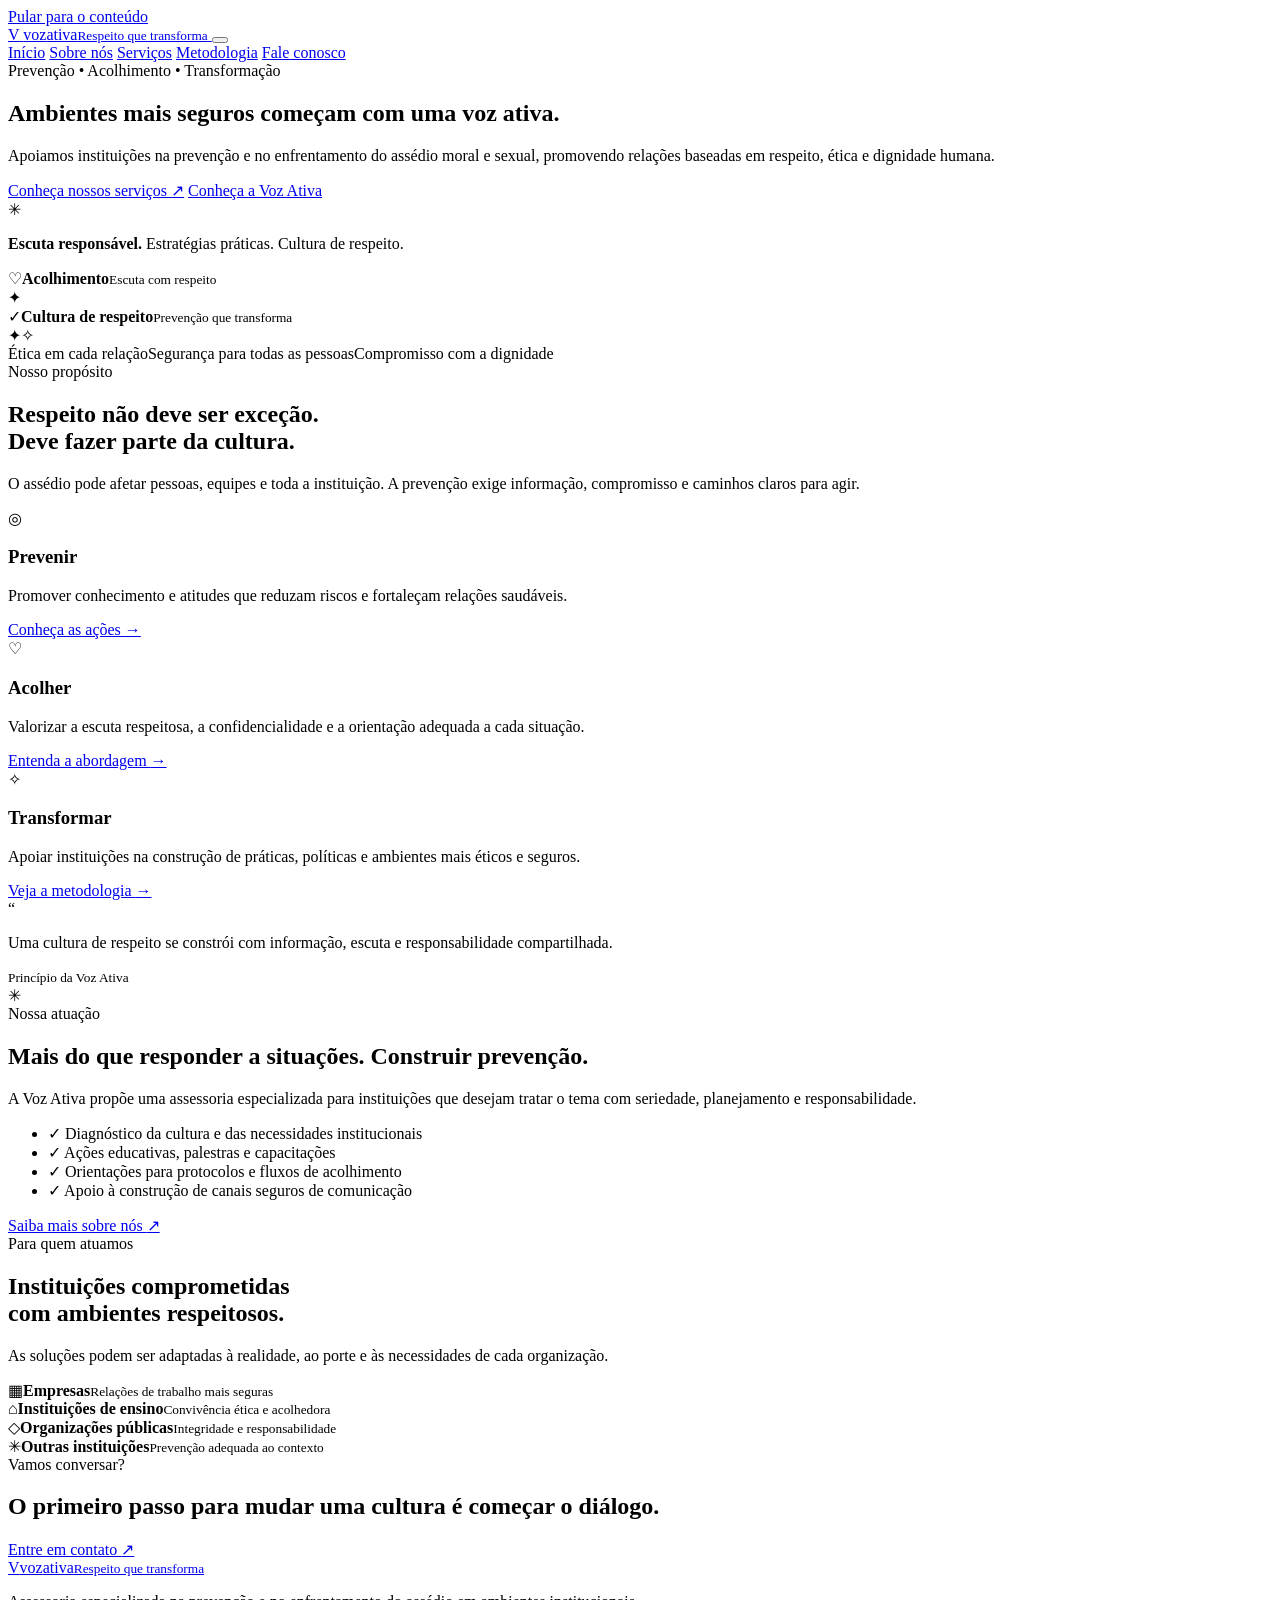
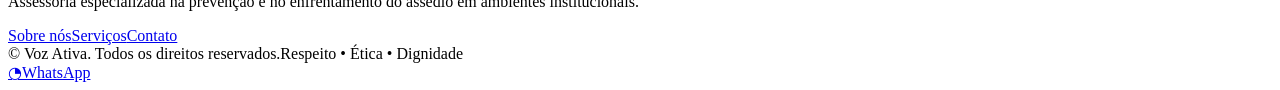
==== index.html @ 40257d8b "Add files via upload" ====
<!doctype html>
<html lang="pt-BR">
<head>
  <meta charset="utf-8">
  <meta name="viewport" content="width=device-width, initial-scale=1">
  <meta name="description" content="Voz Ativa: assessoria especializada na prevenção e no combate ao assédio moral e sexual em ambientes institucionais.">
  <title>Voz Ativa | Ambientes seguros e respeitosos</title>
  <link rel="stylesheet" href="assets/style.css">
  <script src="assets/script.js" defer></script>
</head>
<body>
  <a class="skip-link" href="#conteudo">Pular para o conteúdo</a>
  <header class="site-header">
    <div class="container nav-wrap">
      <a class="brand" href="index.html" aria-label="Voz Ativa - página inicial">
        <span class="brand-mark" aria-hidden="true">V</span>
        <span>voz<span class="brand-accent">ativa</span><small>Respeito que transforma</small></span>
      </a>
      <button class="menu-toggle" aria-expanded="false" aria-controls="menu-principal" aria-label="Abrir menu">
        <span></span><span></span><span></span>
      </button>
      <nav id="menu-principal" class="main-nav" aria-label="Menu principal">
        <a class="active" href="index.html">Início</a>
        <a href="sobre.html">Sobre nós</a>
        <a href="servicos.html">Serviços</a>
        <a href="metodologia.html">Metodologia</a>
        <a class="nav-cta" href="contato.html">Fale conosco</a>
      </nav>
    </div>
  </header>
  <main id="conteudo">
    <section class="hero">
      <div class="hero-glow glow-one"></div><div class="hero-glow glow-two"></div>
      <div class="container hero-grid">
        <div class="hero-copy">
          <span class="eyebrow"><span class="eyebrow-dot"></span> Prevenção • Acolhimento • Transformação</span>
          <h1>Ambientes mais seguros começam com <span>uma voz ativa.</span></h1>
          <p class="hero-lead">Apoiamos instituições na prevenção e no enfrentamento do assédio moral e sexual, promovendo relações baseadas em respeito, ética e dignidade humana.</p>
          <div class="hero-actions">
            <a class="button button-primary" href="servicos.html">Conheça nossos serviços <span aria-hidden="true">↗</span></a>
            <a class="button button-ghost" href="sobre.html">Conheça a Voz Ativa</a>
          </div>
          <div class="hero-proof"><span class="proof-icon">✳</span><p><strong>Escuta responsável.</strong> Estratégias práticas. Cultura de respeito.</p></div>
        </div>
        <div class="hero-art" aria-label="Ilustração simbólica de pessoas unidas">
          <div class="art-orbit orbit-a"></div><div class="art-orbit orbit-b"></div>
          <div class="art-card card-top"><span class="mini-icon">♡</span><span><strong>Acolhimento</strong><small>Escuta com respeito</small></span></div>
          <div class="art-people">
            <div class="person person-back"><i></i><b></b></div>
            <div class="person person-left"><i></i><b></b></div>
            <div class="person person-right"><i></i><b></b></div>
            <div class="person person-front"><i></i><b></b></div>
            <div class="people-heart">✦</div>
          </div>
          <div class="art-card card-bottom"><span class="mini-icon">✓</span><span><strong>Cultura de respeito</strong><small>Prevenção que transforma</small></span></div>
          <span class="floating-star star-a">✦</span><span class="floating-star star-b">✧</span>
        </div>
      </div>
      <div class="container hero-bottom"><span>Ética em cada relação</span><span class="line"></span><span>Segurança para todas as pessoas</span><span class="line"></span><span>Compromisso com a dignidade</span></div>
    </section>

    <section class="section section-white">
      <div class="container">
        <div class="section-heading centered">
          <span class="eyebrow">Nosso propósito</span>
          <h2>Respeito não deve ser exceção.<br><span>Deve fazer parte da cultura.</span></h2>
          <p>O assédio pode afetar pessoas, equipes e toda a instituição. A prevenção exige informação, compromisso e caminhos claros para agir.</p>
        </div>
        <div class="feature-grid">
          <article class="feature-card"><div class="feature-icon lavender">◎</div><h3>Prevenir</h3><p>Promover conhecimento e atitudes que reduzam riscos e fortaleçam relações saudáveis.</p><a href="servicos.html#prevencao" class="text-link">Conheça as ações <span>→</span></a></article>
          <article class="feature-card"><div class="feature-icon pink">♡</div><h3>Acolher</h3><p>Valorizar a escuta respeitosa, a confidencialidade e a orientação adequada a cada situação.</p><a href="metodologia.html#acolhimento" class="text-link">Entenda a abordagem <span>→</span></a></article>
          <article class="feature-card"><div class="feature-icon lilac">✧</div><h3>Transformar</h3><p>Apoiar instituições na construção de práticas, políticas e ambientes mais éticos e seguros.</p><a href="metodologia.html" class="text-link">Veja a metodologia <span>→</span></a></article>
        </div>
      </div>
    </section>

    <section class="section section-tint">
      <div class="container split">
        <div class="split-visual">
          <div class="quote-card"><span class="quote-mark">“</span><p>Uma cultura de respeito se constrói com informação, escuta e responsabilidade compartilhada.</p><div class="quote-rule"></div><small>Princípio da Voz Ativa</small></div>
          <div class="decor-circle"></div><div class="decor-cross">✳</div>
        </div>
        <div class="split-copy">
          <span class="eyebrow">Nossa atuação</span>
          <h2>Mais do que responder a situações. <span>Construir prevenção.</span></h2>
          <p>A Voz Ativa propõe uma assessoria especializada para instituições que desejam tratar o tema com seriedade, planejamento e responsabilidade.</p>
          <ul class="check-list">
            <li><span>✓</span> Diagnóstico da cultura e das necessidades institucionais</li>
            <li><span>✓</span> Ações educativas, palestras e capacitações</li>
            <li><span>✓</span> Orientações para protocolos e fluxos de acolhimento</li>
            <li><span>✓</span> Apoio à construção de canais seguros de comunicação</li>
          </ul>
          <a class="button button-primary" href="sobre.html">Saiba mais sobre nós <span>↗</span></a>
        </div>
      </div>
    </section>

    <section class="section section-white">
      <div class="container">
        <div class="section-heading">
          <span class="eyebrow">Para quem atuamos</span>
          <h2>Instituições comprometidas<br><span>com ambientes respeitosos.</span></h2>
          <p>As soluções podem ser adaptadas à realidade, ao porte e às necessidades de cada organização.</p>
        </div>
        <div class="audience-row">
          <div class="audience-item"><span>▦</span><strong>Empresas</strong><small>Relações de trabalho mais seguras</small></div>
          <div class="audience-item"><span>⌂</span><strong>Instituições de ensino</strong><small>Convivência ética e acolhedora</small></div>
          <div class="audience-item"><span>◇</span><strong>Organizações públicas</strong><small>Integridade e responsabilidade</small></div>
          <div class="audience-item"><span>✳</span><strong>Outras instituições</strong><small>Prevenção adequada ao contexto</small></div>
        </div>
      </div>
    </section>
    <section class="cta-band">
      <div class="container cta-content"><div><span class="eyebrow eyebrow-light">Vamos conversar?</span><h2>O primeiro passo para mudar uma cultura é começar o diálogo.</h2></div><a class="button button-light" href="contato.html">Entre em contato <span>↗</span></a></div>
    </section>
  </main>
  <footer class="site-footer">
    <div class="container footer-main">
      <a class="brand brand-footer" href="index.html"><span class="brand-mark" aria-hidden="true">V</span><span>voz<span class="brand-accent">ativa</span><small>Respeito que transforma</small></span></a>
      <p>Assessoria especializada na prevenção e no enfrentamento do assédio em ambientes institucionais.</p>
      <div class="footer-links"><a href="sobre.html">Sobre nós</a><a href="servicos.html">Serviços</a><a href="contato.html">Contato</a></div>
    </div>
    <div class="container footer-bottom"><span>© <span data-year></span> Voz Ativa. Todos os direitos reservados.</span><span>Respeito • Ética • Dignidade</span></div>
  </footer>
  <a class="whatsapp-float" data-whatsapp href="#" target="_blank" rel="noopener" aria-label="Fale com a Voz Ativa pelo WhatsApp">◔<span>WhatsApp</span></a>
</body>
</html>
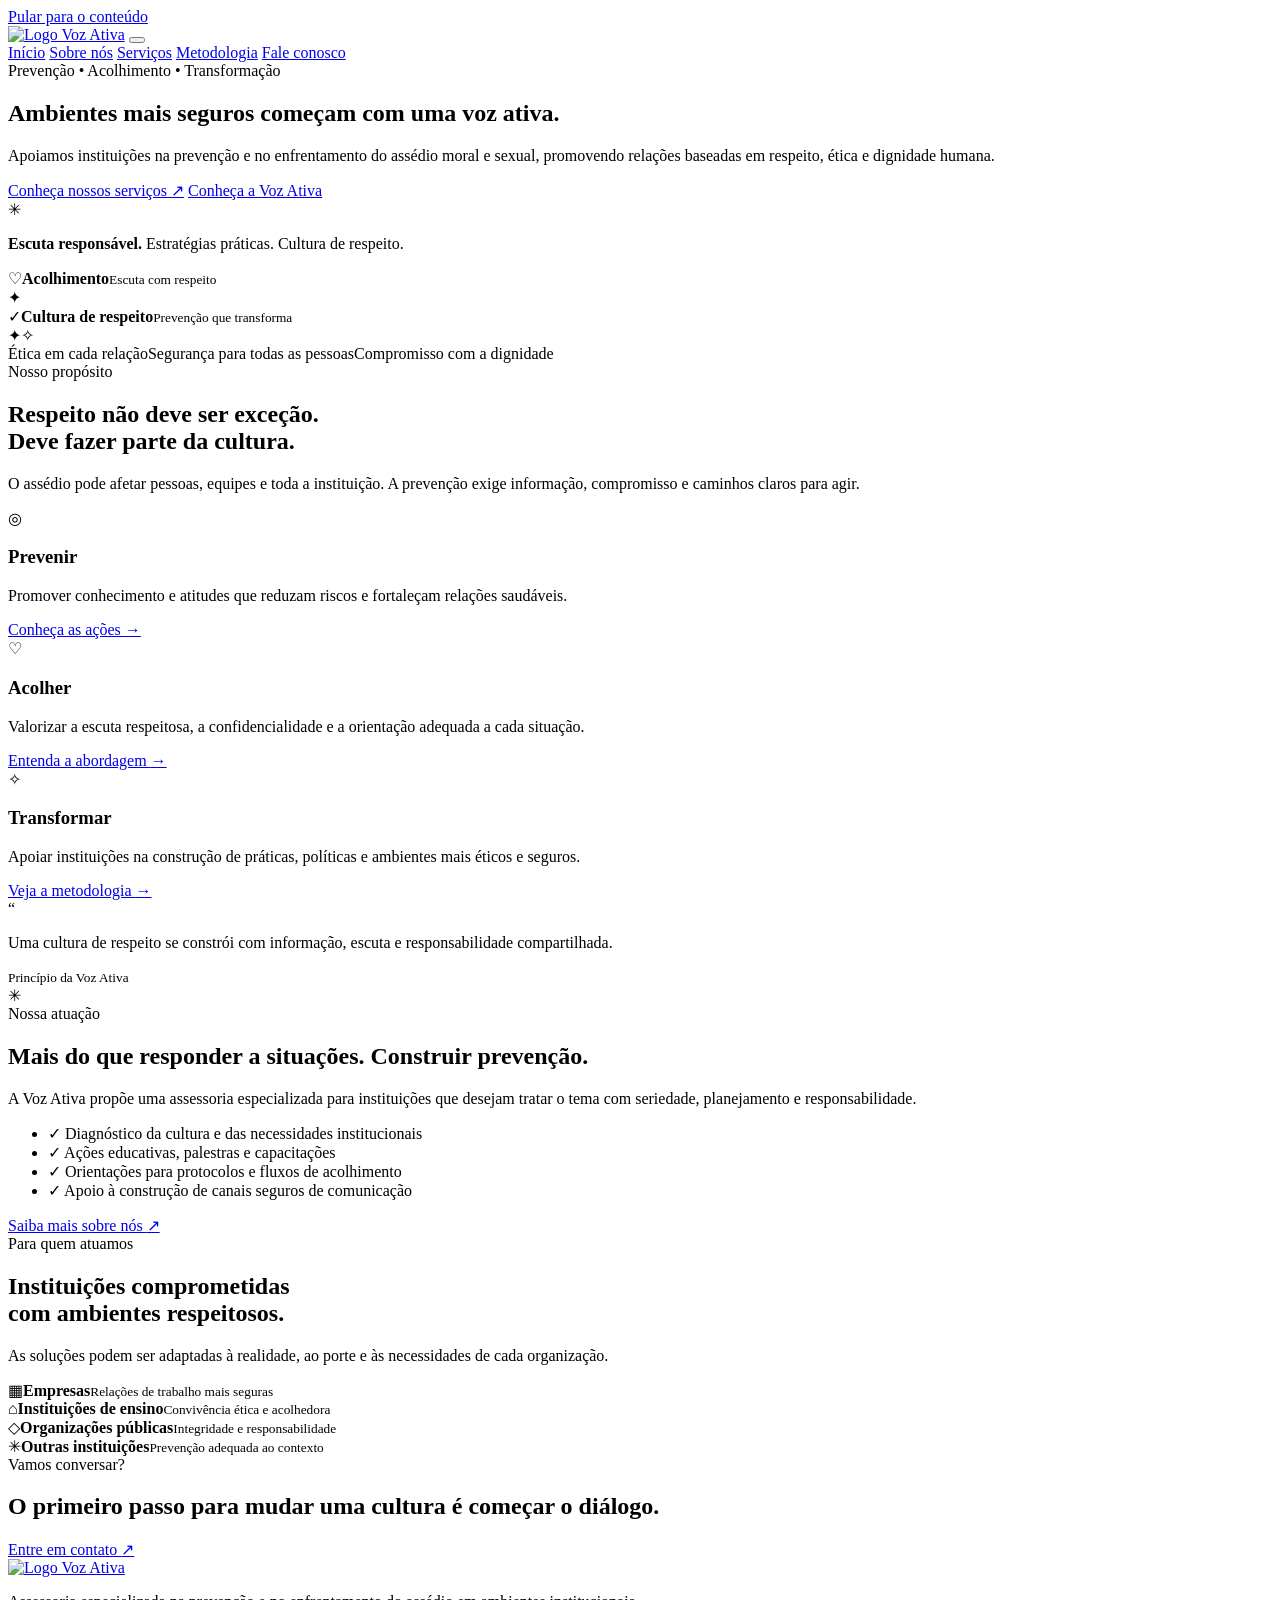
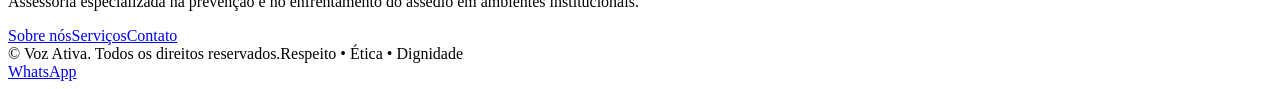
==== commit d13463f0: "Add files via upload" ====
--- a/index.html
+++ b/index.html
@@ -12,10 +12,7 @@
   <a class="skip-link" href="#conteudo">Pular para o conteúdo</a>
   <header class="site-header">
     <div class="container nav-wrap">
-      <a class="brand" href="index.html" aria-label="Voz Ativa - página inicial">
-        <span class="brand-mark" aria-hidden="true">V</span>
-        <span>voz<span class="brand-accent">ativa</span><small>Respeito que transforma</small></span>
-      </a>
+      <a class="brand" href="index.html" aria-label="Voz Ativa — Início"><img class="brand-logo" src="assets/logo-voz-ativa.png" alt="Logo Voz Ativa"></a>
       <button class="menu-toggle" aria-expanded="false" aria-controls="menu-principal" aria-label="Abrir menu">
         <span></span><span></span><span></span>
       </button>
@@ -116,12 +113,12 @@
   </main>
   <footer class="site-footer">
     <div class="container footer-main">
-      <a class="brand brand-footer" href="index.html"><span class="brand-mark" aria-hidden="true">V</span><span>voz<span class="brand-accent">ativa</span><small>Respeito que transforma</small></span></a>
+      <a class="brand brand-footer" href="index.html" aria-label="Voz Ativa — Início"><img class="brand-logo brand-logo-footer" src="assets/logo-voz-ativa.png" alt="Logo Voz Ativa"></a>
       <p>Assessoria especializada na prevenção e no enfrentamento do assédio em ambientes institucionais.</p>
       <div class="footer-links"><a href="sobre.html">Sobre nós</a><a href="servicos.html">Serviços</a><a href="contato.html">Contato</a></div>
     </div>
     <div class="container footer-bottom"><span>© <span data-year></span> Voz Ativa. Todos os direitos reservados.</span><span>Respeito • Ética • Dignidade</span></div>
   </footer>
-  <a class="whatsapp-float" data-whatsapp href="#" target="_blank" rel="noopener" aria-label="Fale com a Voz Ativa pelo WhatsApp">◔<span>WhatsApp</span></a>
+  <a class="whatsapp-float" data-whatsapp href="#" target="_blank" rel="noopener" aria-label="Fale com a Voz Ativa pelo WhatsApp"> <span>WhatsApp</span></a>
 </body>
 </html>
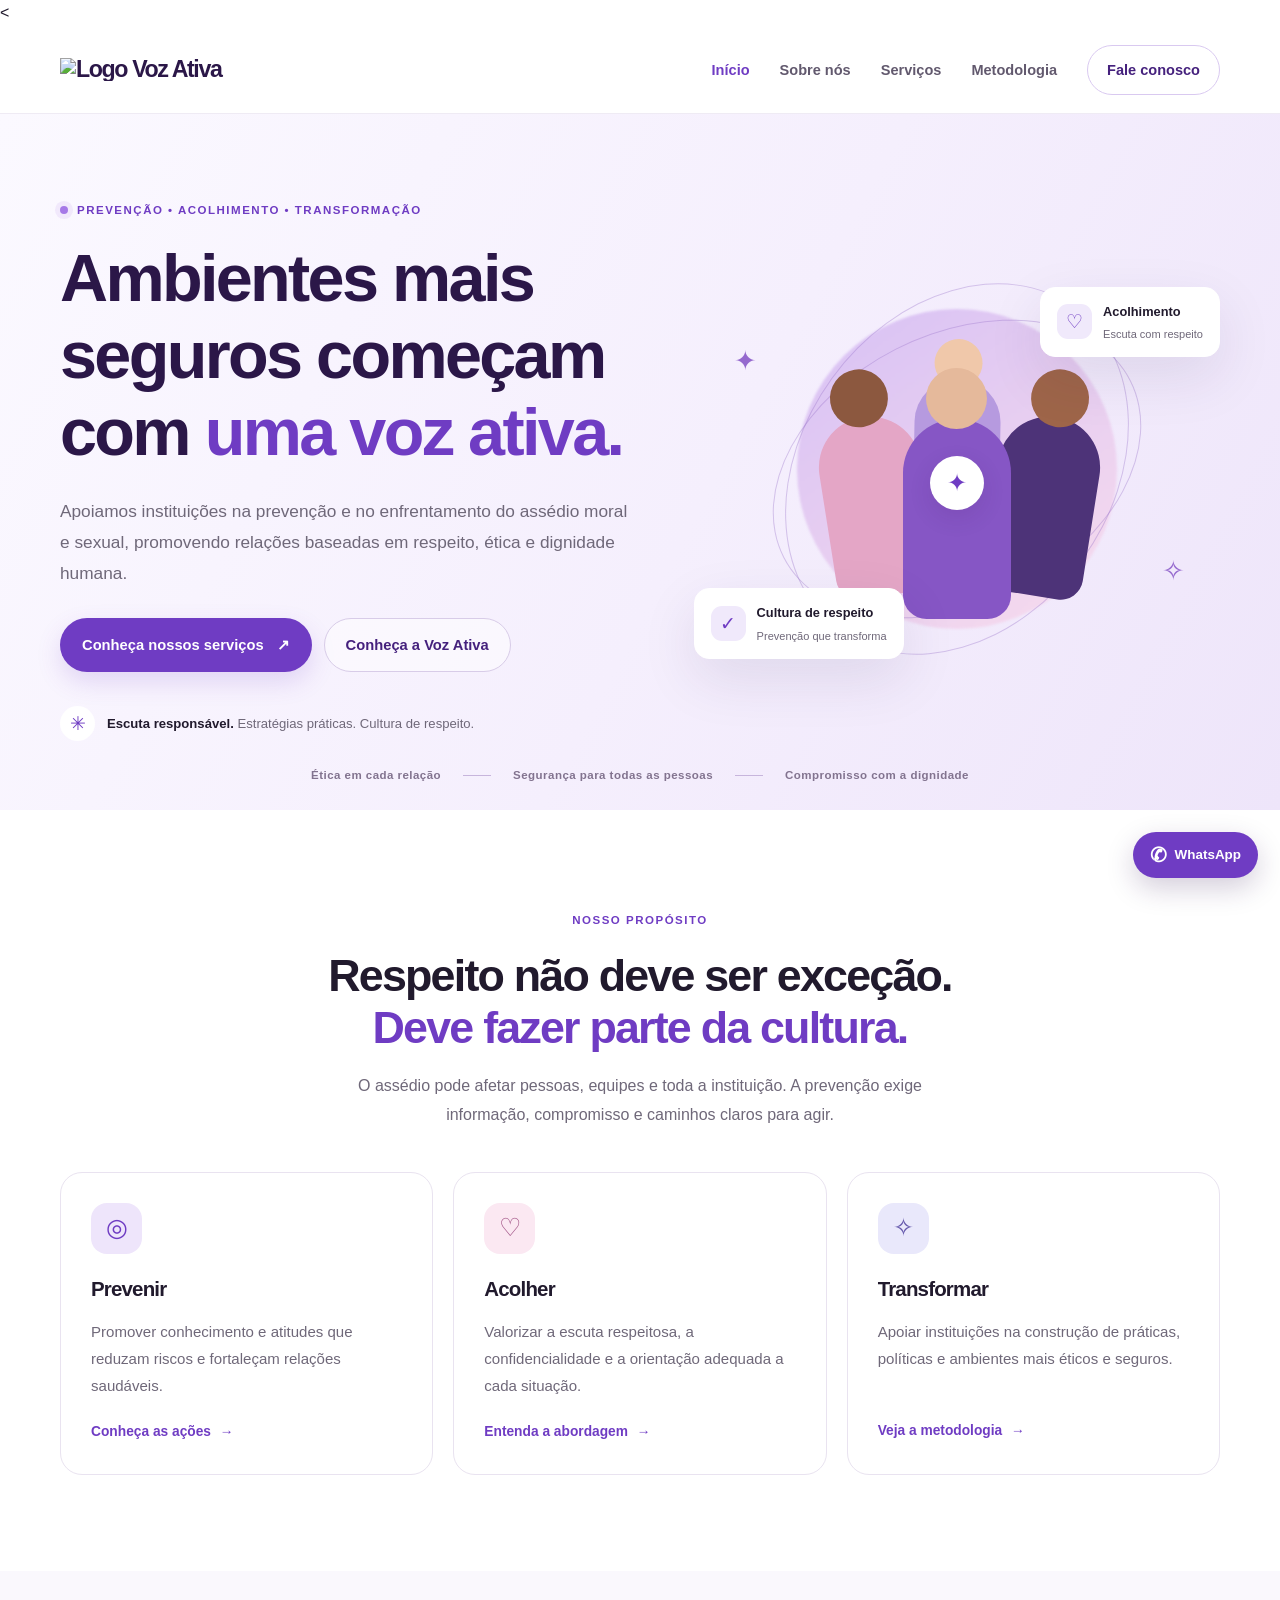
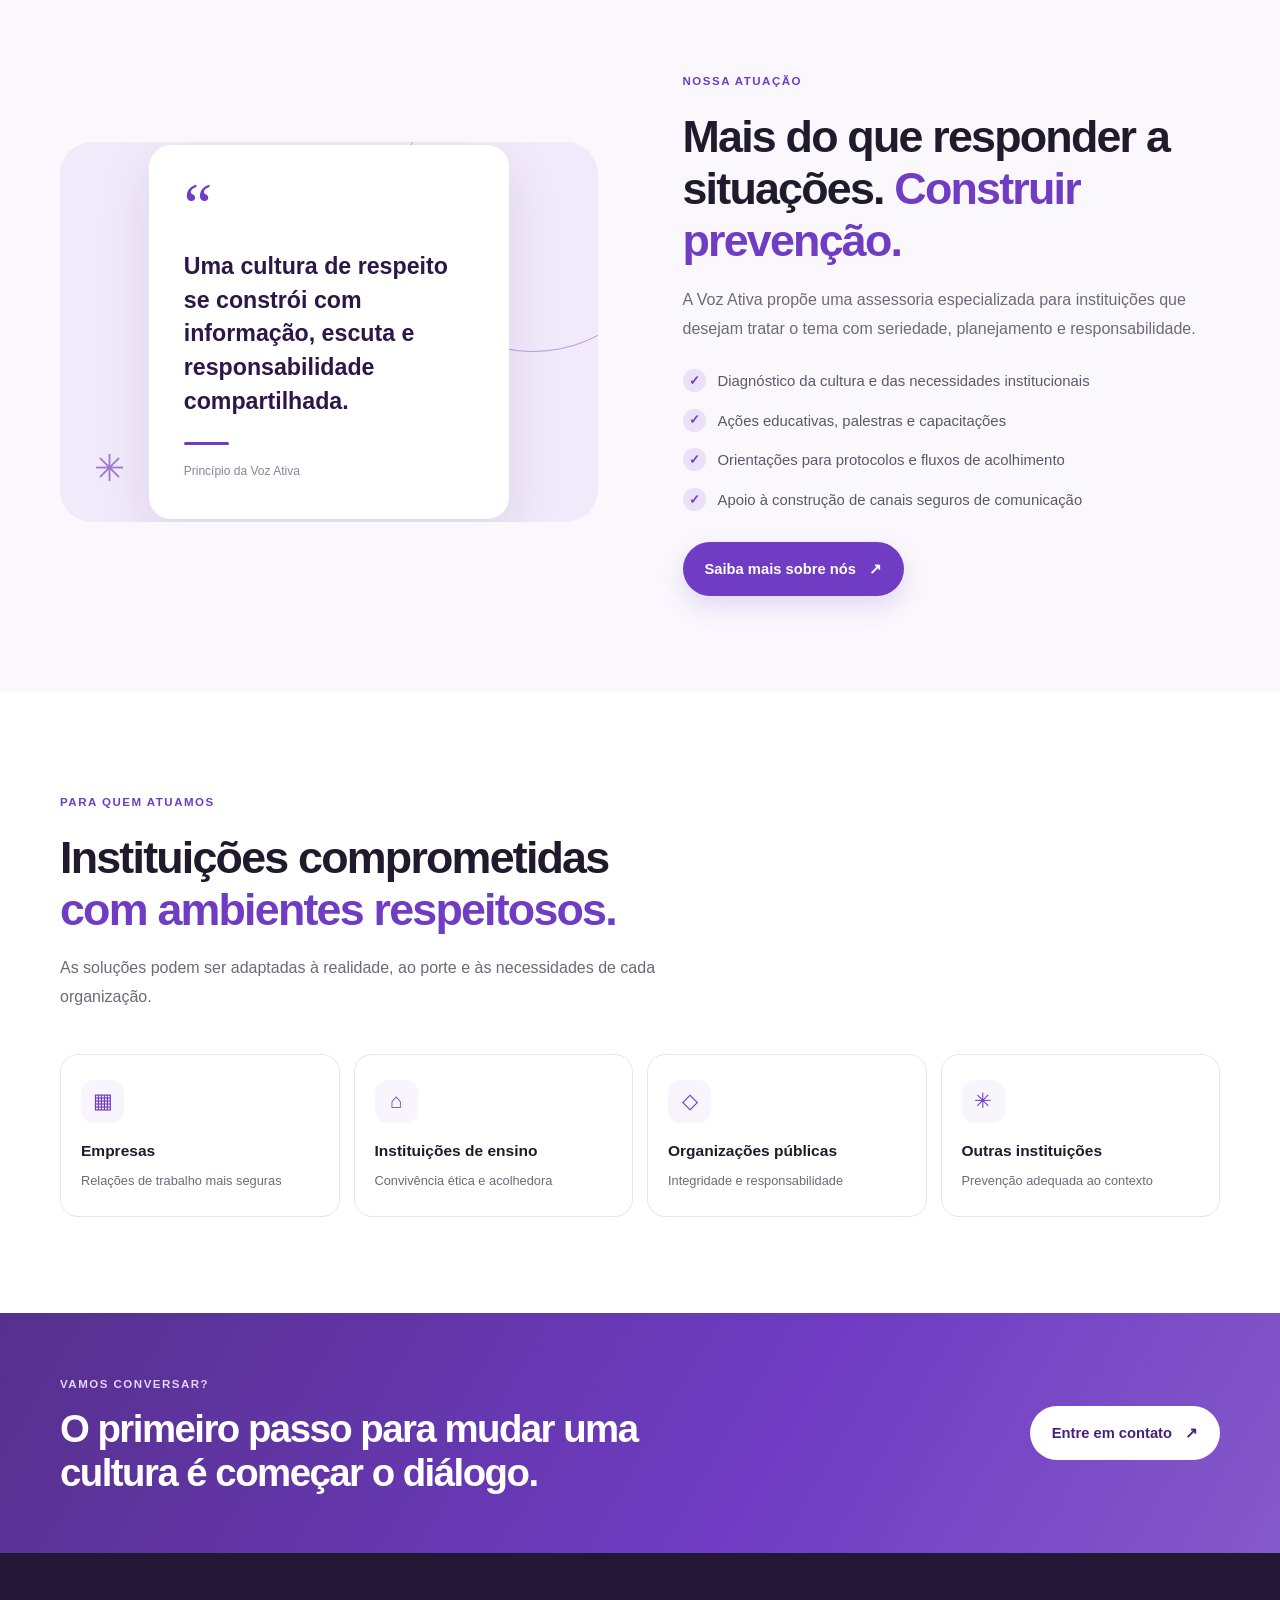
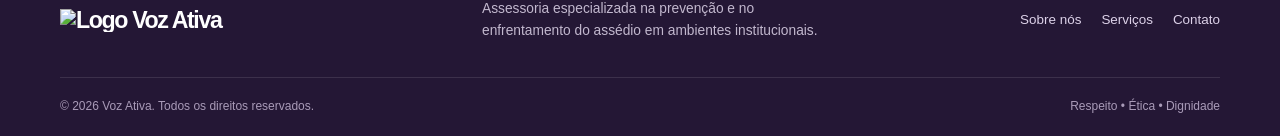
==== commit e3af8121: "Update index.html" ====
--- a/index.html
+++ b/index.html
@@ -5,8 +5,8 @@
   <meta name="viewport" content="width=device-width, initial-scale=1">
   <meta name="description" content="Voz Ativa: assessoria especializada na prevenção e no combate ao assédio moral e sexual em ambientes institucionais.">
   <title>Voz Ativa | Ambientes seguros e respeitosos</title>
-  <link rel="stylesheet" href="assets/style.css">
-  <script src="assets/script.js" defer></script>
+  <<link rel="stylesheet" href="style.css">
+  <script src="script.js" defer></script>
 </head>
 <body>
   <a class="skip-link" href="#conteudo">Pular para o conteúdo</a>
@@ -121,4 +121,4 @@
   </footer>
   <a class="whatsapp-float" data-whatsapp href="#" target="_blank" rel="noopener" aria-label="Fale com a Voz Ativa pelo WhatsApp"> <span>WhatsApp</span></a>
 </body>
-</html>+</html>
--- a/style.css
+++ b/style.css
@@ -0,0 +1,25 @@
+@import url('https://fonts.googleapis.com/css2?family=DM+Sans:wght@400;500;600;700&family=Manrope:wght@400;500;600;700;800&display=swap');
+:root{--purple:#6f3cc3;--purple-dark:#45217d;--purple-deep:#2b1748;--purple-light:#f0e9fb;--purple-soft:#f8f5fd;--ink:#211a2d;--muted:#6f6879;--line:#e9e3f0;--white:#fff;--pink:#f8e8f1;--shadow:0 20px 55px rgba(53,28,84,.10);--radius:22px}
+*{box-sizing:border-box}html{scroll-behavior:smooth}body{margin:0;font-family:'DM Sans',sans-serif;color:var(--ink);line-height:1.65;background:#fff}h1,h2,h3{font-family:Manrope,sans-serif;line-height:1.16;letter-spacing:-.04em;margin:0 0 18px}h1{font-size:clamp(2.7rem,5.2vw,4.6rem);font-weight:800}h2{font-size:clamp(2rem,3.5vw,3rem);font-weight:800}h3{font-size:1.28rem;font-weight:800}p{margin:0 0 18px;color:var(--muted)}a{color:inherit;text-decoration:none}button,input,select,textarea{font:inherit}.container{width:min(1160px,calc(100% - 48px));margin-inline:auto}.skip-link{position:absolute;top:-100px;left:16px;background:#fff;padding:12px;z-index:100}.skip-link:focus{top:10px}.site-header{height:88px;background:rgba(255,255,255,.96);border-bottom:1px solid rgba(233,227,240,.7);position:sticky;top:0;z-index:50;backdrop-filter:blur(12px)}.nav-wrap{height:100%;display:flex;align-items:center;justify-content:space-between}.brand{display:flex;align-items:center;gap:11px;font-family:Manrope,sans-serif;font-weight:800;font-size:1.45rem;letter-spacing:-.06em;line-height:1;color:var(--purple-deep)}.brand-mark{display:grid;place-items:center;width:42px;height:42px;border-radius:14px;background:var(--purple);color:#fff;font-size:1.4rem;font-weight:800;box-shadow:0 7px 16px #6f3cc333}.brand-accent{color:var(--purple)}.brand small{display:block;margin-top:5px;font:500 .58rem 'DM Sans',sans-serif;letter-spacing:.03em;color:#8b8199}.main-nav{display:flex;align-items:center;gap:30px;font-size:.91rem;font-weight:600;color:#62596e}.main-nav>a:not(.nav-cta){transition:color .2s}.main-nav>a:hover,.main-nav>a.active{color:var(--purple)}.nav-cta{padding:12px 19px;border:1px solid #d9c9f0;border-radius:999px;color:var(--purple-dark);transition:all .2s}.nav-cta:hover{background:var(--purple);color:#fff}.menu-toggle{display:none;border:0;background:transparent;padding:8px}.menu-toggle span{display:block;width:25px;height:2px;background:var(--purple-deep);margin:5px}
+.hero{position:relative;overflow:hidden;background:linear-gradient(118deg,#fbf9ff 0%,#f5effd 55%,#eee5fa 100%);padding:82px 0 25px}.hero-grid{display:grid;grid-template-columns:1.06fr .94fr;align-items:center;gap:40px;min-height:490px;position:relative;z-index:1}.eyebrow{display:inline-flex;align-items:center;gap:9px;text-transform:uppercase;letter-spacing:.13em;font-size:.72rem;font-weight:800;color:var(--purple);margin-bottom:20px}.eyebrow-dot{width:8px;height:8px;border-radius:50%;background:#a679e7;box-shadow:0 0 0 5px #a679e71e}.hero h1{max-width:660px;color:var(--purple-deep)}h1 span,h2 span{color:var(--purple)}.hero-lead{font-size:1.08rem;max-width:580px;line-height:1.8;margin:24px 0 29px}.hero-actions{display:flex;gap:12px;flex-wrap:wrap}.button{display:inline-flex;align-items:center;justify-content:center;gap:13px;border-radius:999px;padding:14px 21px;font-weight:700;font-size:.92rem;transition:transform .2s,box-shadow .2s,border-color .2s;border:1px solid transparent;cursor:pointer}.button:hover{transform:translateY(-2px)}.button-primary{background:var(--purple);color:#fff;box-shadow:0 10px 24px #6f3cc32b}.button-primary:hover{background:var(--purple-dark);box-shadow:0 12px 28px #6f3cc340}.button-ghost{border-color:#d8cce8;color:var(--purple-dark);background:#ffffff80}.button-light{background:#fff;color:var(--purple-dark)}.button-light:hover{box-shadow:0 10px 30px #211a2d22}.hero-proof{display:flex;align-items:center;gap:12px;margin-top:34px}.proof-icon{display:grid;place-items:center;width:35px;height:35px;background:#fff;border-radius:50%;color:var(--purple);font-size:1.2rem}.hero-proof p{font-size:.82rem;margin:0}.hero-proof strong{color:var(--ink)}.hero-art{height:450px;position:relative;display:grid;place-items:center}.hero-art:before{content:"";position:absolute;width:320px;height:320px;border-radius:50%;background:linear-gradient(145deg,#d7c1f5,#f8dced);filter:blur(1px)}.art-orbit{position:absolute;border:1px solid #9b76cb60;border-radius:50%;transform:rotate(-27deg)}.orbit-a{width:390px;height:270px}.orbit-b{width:310px;height:400px;transform:rotate(36deg)}.art-people{position:relative;width:280px;height:310px;z-index:1}.person{position:absolute;bottom:30px;width:102px;height:180px;border-radius:55px 55px 24px 24px}.person i{position:absolute;width:58px;height:58px;top:-48px;left:22px;border-radius:50%;background:#d6a98c}.person b{position:absolute;inset:0;border-radius:55px 55px 24px 24px}.person-back{width:86px;height:145px;left:97px;bottom:100px;background:#b69adf;transform:rotate(1deg)}.person-back i{width:48px;height:48px;left:19px;top:-40px;background:#f0c8aa}.person-left{left:8px;bottom:28px;background:#e4a6c6;transform:rotate(-9deg)}.person-left i{background:#8c583f}.person-right{right:3px;bottom:28px;background:#4d3378;transform:rotate(9deg)}.person-right i{background:#9e6549}.person-front{width:108px;height:200px;left:86px;bottom:5px;background:#8656c5;z-index:2}.person-front i{width:61px;height:61px;left:23px;top:-51px;background:#e5b99b}.people-heart{position:absolute;z-index:3;left:113px;top:142px;width:54px;height:54px;border-radius:50%;display:grid;place-items:center;background:#fff;color:var(--purple);font-size:1.5rem;box-shadow:0 8px 22px #3d1b6020}.art-card{position:absolute;z-index:4;display:flex;align-items:center;gap:11px;background:#fff;border:1px solid #fff;border-radius:15px;padding:13px 16px;box-shadow:var(--shadow)}.card-top{top:43px;right:0}.card-bottom{bottom:35px;left:0}.mini-icon{width:35px;height:35px;border-radius:11px;background:var(--purple-light);display:grid;place-items:center;color:var(--purple);font-size:1.2rem}.art-card strong,.art-card small{display:block}.art-card strong{font-size:.8rem}.art-card small{font-size:.69rem;color:var(--muted);margin-top:3px}.floating-star{position:absolute;color:#9569ce;font-size:1.7rem}.star-a{top:95px;left:40px}.star-b{right:35px;bottom:100px}.hero-bottom{display:flex;align-items:center;justify-content:center;gap:22px;margin-top:25px;color:#82738f;font-size:.72rem;font-weight:700;letter-spacing:.04em}.hero-bottom .line{width:28px;height:1px;background:#c7b5dc}
+.section{padding:96px 0}.section-white{background:#fff}.section-tint{background:#faf8fd}.section-heading{max-width:690px;margin-bottom:42px}.section-heading.centered{text-align:center;margin-inline:auto}.section-heading p{max-width:600px;font-size:1rem;line-height:1.8}.section-heading.centered p{margin-inline:auto}.feature-grid{display:grid;grid-template-columns:repeat(3,1fr);gap:20px}.feature-card{padding:30px;border:1px solid var(--line);border-radius:var(--radius);background:#fff;transition:transform .25s,box-shadow .25s,border-color .25s}.feature-card:hover{transform:translateY(-5px);box-shadow:var(--shadow);border-color:#d9c5f0}.feature-icon{width:51px;height:51px;border-radius:16px;display:grid;place-items:center;font-size:1.55rem;color:var(--purple);margin-bottom:23px}.lavender{background:#eee5fb}.pink{background:#fbe8f2;color:#9e4f83}.lilac{background:#e9e8fb;color:#6558ac}.feature-card p{font-size:.94rem;line-height:1.8;min-height:81px}.text-link{color:var(--purple);font-weight:700;font-size:.86rem}.text-link span{margin-left:5px}.split{display:grid;grid-template-columns:1fr 1fr;gap:85px;align-items:center}.split-copy p{line-height:1.85}.split-visual{min-height:380px;position:relative;display:grid;place-items:center;background:#f1eafa;border-radius:32px;overflow:hidden}.quote-card{position:relative;z-index:2;background:#fff;border-radius:22px;padding:35px;max-width:360px;box-shadow:var(--shadow)}.quote-mark{font-family:Georgia,serif;color:var(--purple);font-size:4rem;line-height:.8}.quote-card p{font-family:Manrope,sans-serif;font-size:1.45rem;font-weight:700;line-height:1.45;color:var(--purple-deep);margin:15px 0 24px}.quote-rule{width:45px;height:3px;border-radius:4px;background:var(--purple);margin-bottom:12px}.quote-card small{font-size:.75rem;color:#8d829a}.decor-circle{position:absolute;width:280px;height:280px;border:1px solid #b99add;right:-75px;top:-70px;border-radius:50%}.decor-cross{position:absolute;left:34px;bottom:22px;color:#a17acc;font-size:2.3rem}.check-list{list-style:none;margin:25px 0 30px;padding:0;display:grid;gap:15px}.check-list li{display:flex;gap:12px;color:#5e5669;font-size:.93rem}.check-list li span{flex:none;display:grid;place-items:center;background:#eae1f8;color:var(--purple);width:23px;height:23px;border-radius:50%;font-size:.8rem;font-weight:800}.audience-row{display:grid;grid-template-columns:repeat(4,1fr);gap:14px}.audience-item{border:1px solid var(--line);padding:25px 20px;border-radius:18px;display:flex;flex-direction:column;align-items:flex-start;gap:8px}.audience-item>span{display:grid;place-items:center;background:var(--purple-soft);color:var(--purple);width:43px;height:43px;border-radius:13px;font-size:1.3rem;margin-bottom:7px}.audience-item strong{font-family:Manrope,sans-serif;font-size:.97rem}.audience-item small{color:var(--muted);font-size:.8rem;line-height:1.5}.cta-band{background:linear-gradient(120deg,#56308d,#6f3cc3 60%,#8459c9);padding:57px 0;color:#fff}.cta-content{display:flex;align-items:center;justify-content:space-between;gap:40px}.cta-content>div{max-width:690px}.eyebrow-light{color:#e5d4fa;margin-bottom:13px}.cta-content h2{font-size:clamp(1.7rem,3vw,2.5rem);margin:0;color:#fff}
+.site-footer{background:#241735;color:#fff;padding:45px 0 0}.footer-main{display:grid;grid-template-columns:1fr 1.3fr auto;align-items:center;gap:35px;padding-bottom:34px}.brand-footer{color:#fff}.brand-footer .brand-mark{background:#8054bc}.brand-footer .brand-accent{color:#c8a9f2}.brand-footer small{color:#b4a8c4}.footer-main>p{max-width:360px;color:#c2b8ce;font-size:.86rem;margin:0}.footer-links{display:flex;gap:20px;color:#ddd2e9;font-size:.84rem}.footer-links a:hover{color:#fff}.footer-bottom{border-top:1px solid #ffffff1c;display:flex;justify-content:space-between;gap:20px;padding:19px 0;color:#a99bb8;font-size:.75rem}.whatsapp-float{position:fixed;right:22px;bottom:22px;z-index:40;display:flex;align-items:center;gap:8px;padding:12px 17px;border-radius:999px;background:#6f3cc3;color:#fff;box-shadow:0 10px 28px #32145035;font-weight:700;font-size:.84rem}.whatsapp-float:hover{background:#51258e}
+.page-hero{background:linear-gradient(120deg,#faf7ff,#f0e7fb);padding:83px 0 78px;position:relative;overflow:hidden}.page-hero:after{content:"V";position:absolute;right:8%;top:-100px;font:800 26rem Manrope,sans-serif;color:#7a4ab10b;pointer-events:none}.page-hero .container{position:relative;z-index:1}.page-hero h1{font-size:clamp(2.8rem,5vw,4.2rem);color:var(--purple-deep);max-width:820px}.page-hero p{font-size:1.08rem;max-width:660px;line-height:1.8;margin:22px 0 0}.about-split{align-items:start}.values-panel{background:linear-gradient(150deg,#6f3cc3,#4b267d);padding:38px;border-radius:25px;color:#fff;box-shadow:var(--shadow)}.value-symbol{display:grid;place-items:center;width:64px;height:64px;border:1px solid #ffffff60;border-radius:20px;font:800 2.4rem Manrope,sans-serif;margin-bottom:28px}.values-panel h3{font-size:1.45rem}.values-panel p{color:#e4d9f3;line-height:1.8;margin:0}.value-grid{display:grid;grid-template-columns:repeat(4,1fr);gap:16px}.value-grid article{padding:25px;border:1px solid var(--line);border-radius:18px;background:#fff}.value-grid article>span{display:inline-block;color:#9b76cf;font-weight:800;font-size:.8rem;margin-bottom:30px}.value-grid h3{margin-bottom:10px}.value-grid p{font-size:.88rem;line-height:1.7;margin:0}.narrow-copy{max-width:800px}.narrow-copy p{line-height:1.9;margin:24px 0 28px}.service-grid{display:grid;grid-template-columns:repeat(2,1fr);gap:20px}.service-card{position:relative;border:1px solid var(--line);border-radius:22px;padding:30px;background:#fff;overflow:hidden}.service-number{position:absolute;right:25px;top:23px;color:#d9c9ed;font:800 1rem Manrope,sans-serif}.service-card .feature-icon{margin-bottom:19px}.service-card h2{font-size:1.45rem}.service-card p{font-size:.93rem;line-height:1.8}.service-card ul{padding-left:20px;margin:20px 0 0;color:#6a6075;font-size:.88rem;display:grid;gap:8px}.service-card li::marker{color:var(--purple)}.steps-panel{padding:25px 30px;background:#fff;border:1px solid var(--line);border-radius:22px}.step-line{display:flex;align-items:center;gap:17px;padding:16px 0;border-bottom:1px solid var(--line)}.step-line:last-child{border:0}.step-line>span{width:42px;height:42px;display:grid;place-items:center;border-radius:14px;background:var(--purple-light);color:var(--purple);font-weight:800}.step-line strong,.step-line small{display:block}.step-line small{color:var(--muted);margin-top:4px}.timeline{max-width:850px;margin-left:auto;display:grid;gap:0}.timeline-item{display:grid;grid-template-columns:72px 1fr;gap:25px;padding:25px 0;border-bottom:1px solid var(--line)}.timeline-index{width:55px;height:55px;display:grid;place-items:center;border-radius:18px;background:var(--purple-light);color:var(--purple);font:800 1.05rem Manrope,sans-serif}.timeline-item h3{font-size:1.3rem;margin:4px 0 10px}.timeline-item p{line-height:1.8;margin:0}.principle-grid{display:grid;grid-template-columns:repeat(4,1fr);gap:18px}.principle-grid article{background:#fff;border:1px solid var(--line);border-radius:19px;padding:24px}.principle-icon{display:grid;place-items:center;width:46px;height:46px;border-radius:14px;background:#eee5fb;color:var(--purple);font-size:1.3rem;margin-bottom:20px}.principle-grid h3{font-size:1.08rem}.principle-grid p{font-size:.87rem;line-height:1.7;margin:0}.disclaimer{font-size:.8rem;line-height:1.7;background:#f1eafa;padding:18px 20px;border-radius:12px;margin:28px 0 0}.contact-grid{display:grid;grid-template-columns:.85fr 1.15fr;gap:75px;align-items:start}.contact-copy h2{font-size:2.4rem}.contact-copy>p{line-height:1.85}.contact-note{display:flex;gap:13px;background:#f8f4fd;border-radius:15px;padding:18px;margin:27px 0}.contact-note>span{color:var(--purple);font-size:1.4rem}.contact-note strong{font-size:.88rem}.contact-note p{font-size:.8rem;line-height:1.7;margin:5px 0 0}.contact-detail{display:flex;align-items:center;gap:13px;margin-top:20px}.detail-icon{width:43px;height:43px;display:grid;place-items:center;border-radius:14px;background:var(--purple-light);color:var(--purple);font-size:1.2rem}.contact-detail strong,.contact-detail small{display:block}.contact-detail strong{font-size:.9rem}.contact-detail small{color:var(--muted);font-size:.8rem;margin-top:3px}.contact-form{border:1px solid var(--line);border-radius:23px;padding:32px;box-shadow:var(--shadow)}.contact-form h3{font-size:1.5rem;margin-bottom:8px}.contact-form>p{font-size:.87rem;margin-bottom:24px}.contact-form label{display:block;font-weight:700;font-size:.83rem;margin:16px 0 7px}.contact-form input,.contact-form select,.contact-form textarea{width:100%;padding:13px 14px;border:1px solid #ded6e8;border-radius:11px;background:#fff;color:var(--ink);outline:none}.contact-form input:focus,.contact-form select:focus,.contact-form textarea:focus{border-color:var(--purple);box-shadow:0 0 0 3px #6f3cc31a}.contact-form textarea{resize:vertical}.button-full{width:100%;margin-top:20px}.form-hint{font-size:.75rem!important;line-height:1.6;margin:13px 0 0!important}
+@media(max-width:900px){.main-nav{gap:17px;font-size:.85rem}.hero-grid{gap:12px}.hero-art{transform:scale(.9)}.split{gap:45px}.footer-main{grid-template-columns:1fr 1fr}.footer-links{grid-column:1/-1}.contact-grid{gap:35px}.audience-row{grid-template-columns:repeat(2,1fr)}.value-grid,.principle-grid{grid-template-columns:repeat(2,1fr)}}
+@media(max-width:700px){.container{width:min(100% - 36px,540px)}.site-header{height:74px}.brand{font-size:1.3rem}.brand-mark{width:38px;height:38px}.menu-toggle{display:block;z-index:52}.main-nav{display:none;position:absolute;top:73px;left:0;right:0;background:#fff;padding:18px 22px 24px;border-bottom:1px solid var(--line);box-shadow:0 15px 24px #2b174812;flex-direction:column;align-items:stretch;gap:0}.main-nav.is-open{display:flex}.main-nav>a{padding:13px 8px}.main-nav .nav-cta{margin-top:8px;text-align:center}.hero{padding:48px 0 20px}.hero-grid{grid-template-columns:1fr;gap:4px}.hero-copy{padding-bottom:0}.hero h1{font-size:clamp(2.55rem,12vw,3.5rem)}.hero-lead{font-size:1rem;margin:19px 0 23px}.hero-actions{align-items:stretch}.hero-actions .button{flex:1}.hero-art{height:360px;transform:scale(.84);transform-origin:top center;margin:4px -30px -45px}.hero-bottom{gap:9px;flex-wrap:wrap;font-size:.65rem;margin-top:24px}.hero-bottom .line{width:14px}.section{padding:67px 0}.section-heading{margin-bottom:30px}.feature-grid,.service-grid{grid-template-columns:1fr}.feature-card{padding:25px}.feature-card p{min-height:0}.split{grid-template-columns:1fr;gap:35px}.split-visual{min-height:330px}.quote-card{padding:28px;margin:15px}.quote-card p{font-size:1.28rem}.audience-row{gap:10px}.audience-item{padding:18px 15px}.cta-band{padding:43px 0}.cta-content{align-items:flex-start;flex-direction:column;gap:23px}.cta-content .button{width:100%}.footer-main{grid-template-columns:1fr;gap:20px}.footer-main>p{max-width:100%}.footer-links{grid-column:auto;flex-wrap:wrap}.footer-bottom{flex-direction:column;gap:7px}.page-hero{padding:59px 0 54px}.page-hero h1{font-size:clamp(2.5rem,11vw,3.5rem)}.page-hero p{font-size:1rem}.about-split{gap:28px}.values-panel{padding:28px}.value-grid,.principle-grid{grid-template-columns:1fr 1fr;gap:10px}.value-grid article,.principle-grid article{padding:18px}.value-grid article>span{margin-bottom:18px}.timeline-item{grid-template-columns:48px 1fr;gap:15px;padding:22px 0}.timeline-index{width:44px;height:44px;border-radius:14px}.timeline-item h3{font-size:1.1rem}.steps-panel{padding:18px}.contact-grid{grid-template-columns:1fr;gap:30px}.contact-form{padding:23px}.contact-copy h2{font-size:2rem}.whatsapp-float{right:14px;bottom:14px;padding:11px 14px}.whatsapp-float span{display:inline}}
+@media(max-width:390px){.container{width:calc(100% - 28px)}.hero-actions{flex-direction:column}.hero-actions .button{width:100%}.hero-art{transform:scale(.72);margin:0 -40px -75px}.hero-bottom{font-size:.59rem}.value-grid,.principle-grid{grid-template-columns:1fr}.audience-item small{font-size:.75rem}}
+@media(prefers-reduced-motion:reduce){html{scroll-behavior:auto}*,*::before,*::after{transition:none!important;animation:none!important}}
+
+/* Identidade visual Voz Ativa */
+.brand { gap: 0; flex-shrink: 0; }
+.brand-logo { display:block; width: min(210px, 24vw); max-height: 72px; height:auto; object-fit:contain; }
+.brand-logo-footer { width: 190px; max-height: 86px; }
+.brand:focus-visible { outline: 3px solid var(--purple); outline-offset: 5px; border-radius: 8px; }
+.contact-detail small a { color: var(--purple-dark); font-weight: 700; }
+.contact-detail small a:hover { text-decoration: underline; }
+.whatsapp-float { gap: 8px; }
+.whatsapp-float::before { content: "✆"; font-size: 1.25rem; line-height: 1; }
+@media (max-width: 600px) {
+  .brand-logo { width: 160px; max-height: 64px; }
+  .brand-logo-footer { width: 170px; }
+}
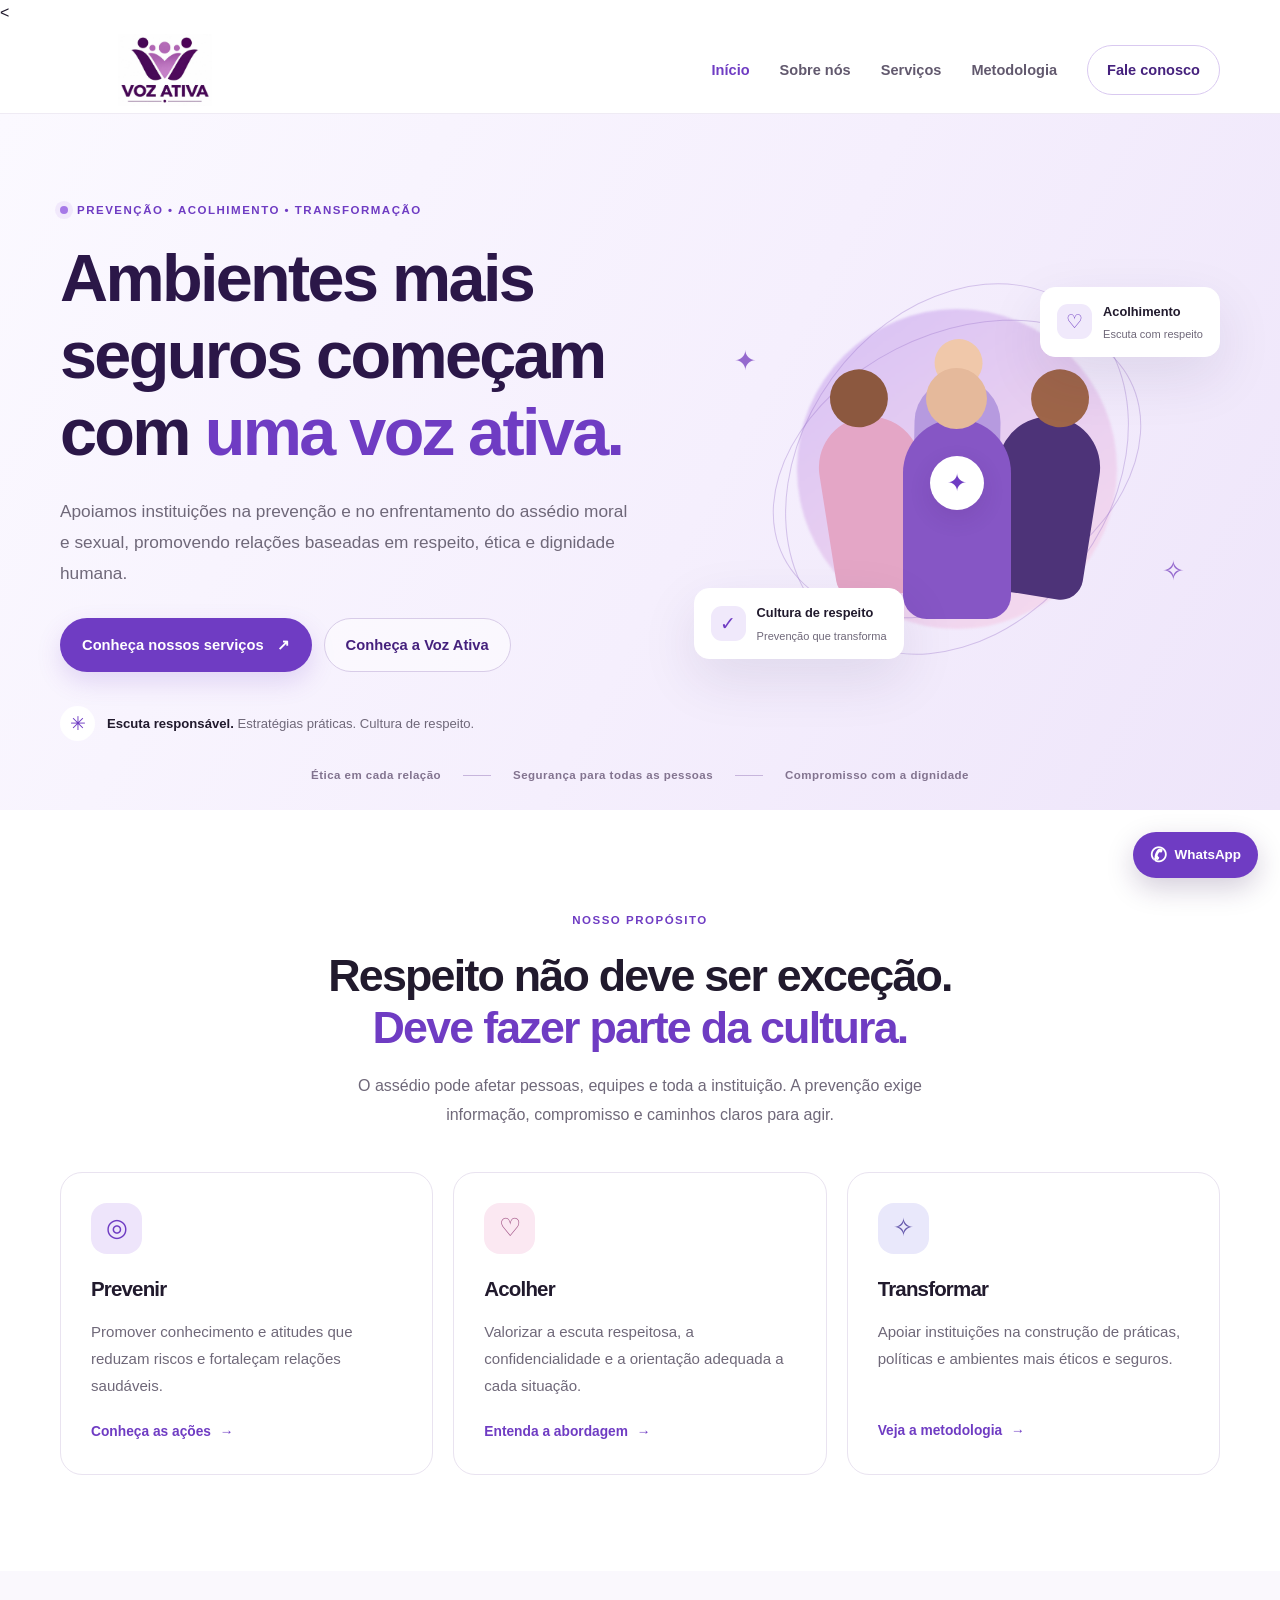
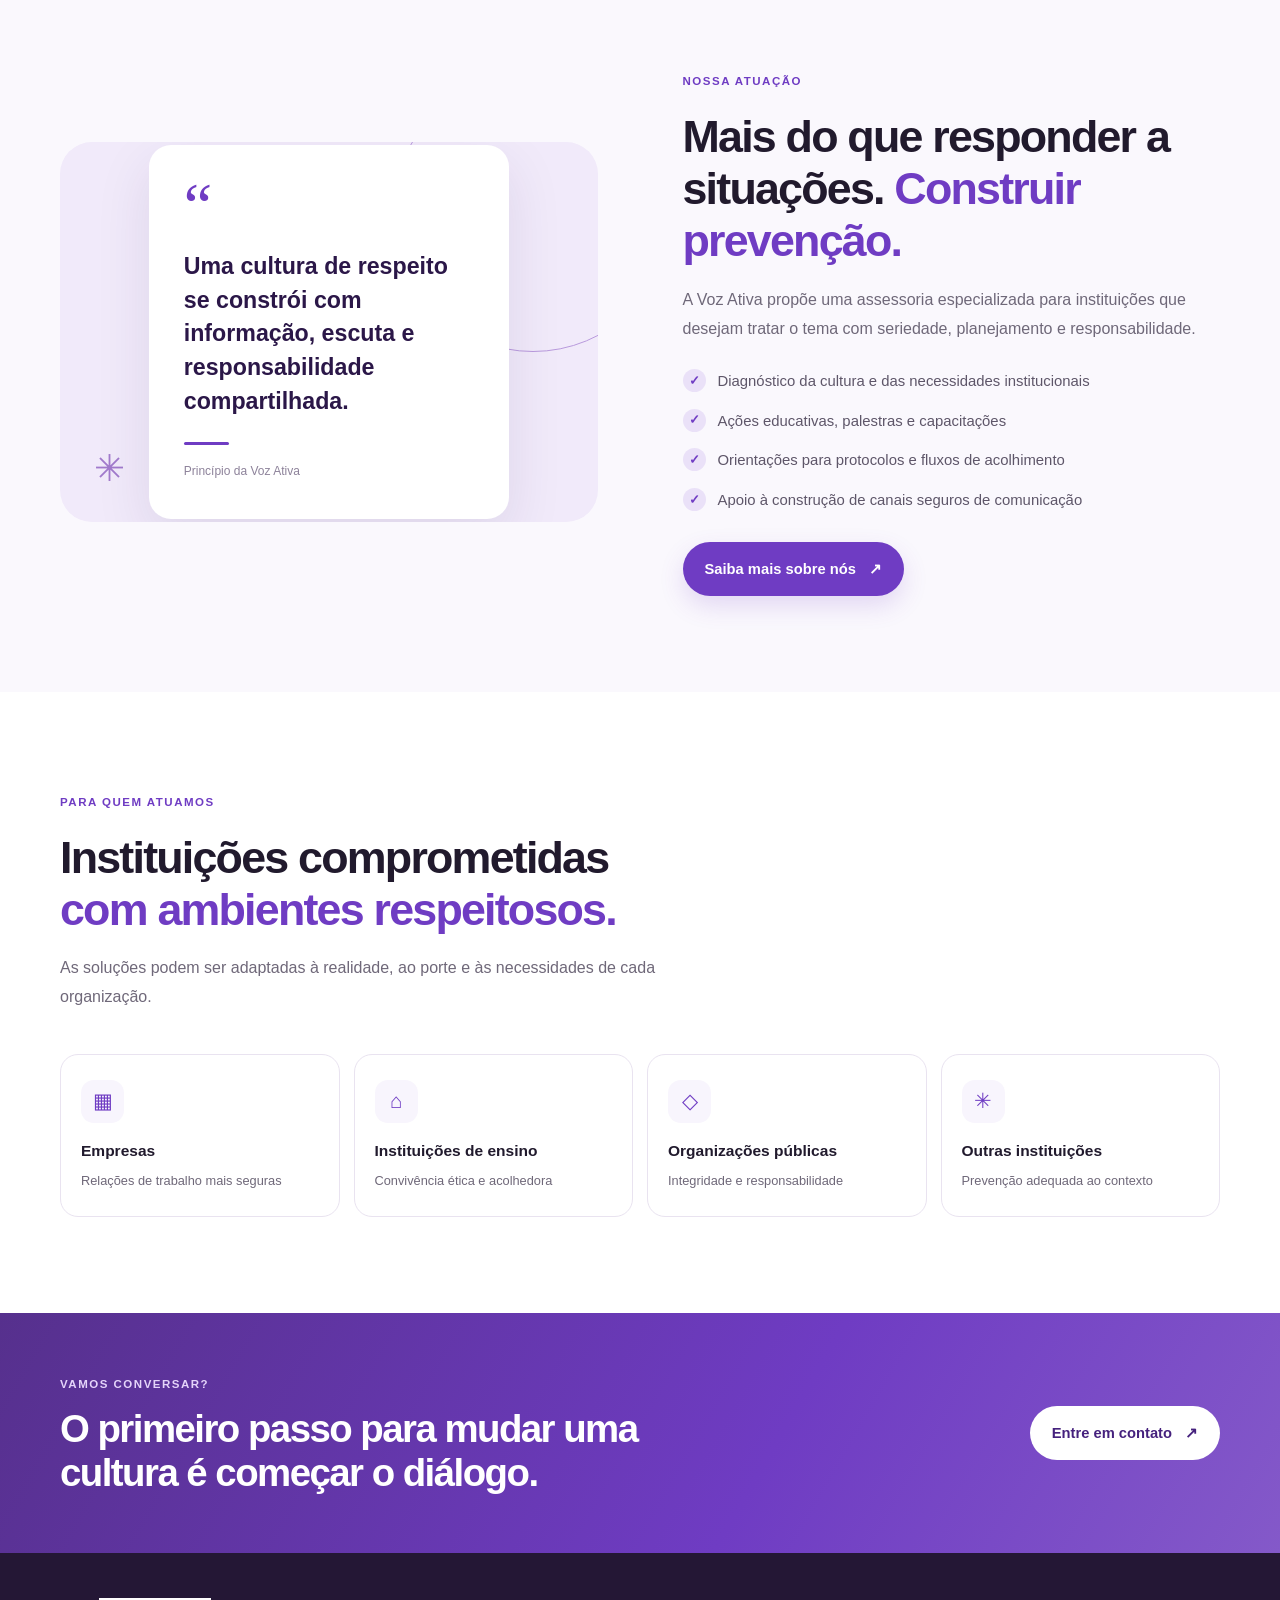
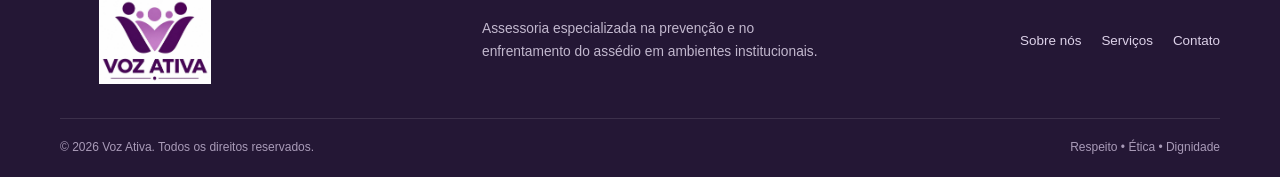
==== commit 64ee3a96: "Update index.html" ====
--- a/index.html
+++ b/index.html
@@ -12,7 +12,7 @@
   <a class="skip-link" href="#conteudo">Pular para o conteúdo</a>
   <header class="site-header">
     <div class="container nav-wrap">
-      <a class="brand" href="index.html" aria-label="Voz Ativa — Início"><img class="brand-logo" src="assets/logo-voz-ativa.png" alt="Logo Voz Ativa"></a>
+      <a class="brand" href="index.html" aria-label="Voz Ativa — Início"><img class="brand-logo" src="logo-voz-ativa.png" alt="Logo Voz Ativa"></a>
       <button class="menu-toggle" aria-expanded="false" aria-controls="menu-principal" aria-label="Abrir menu">
         <span></span><span></span><span></span>
       </button>
@@ -113,7 +113,7 @@
   </main>
   <footer class="site-footer">
     <div class="container footer-main">
-      <a class="brand brand-footer" href="index.html" aria-label="Voz Ativa — Início"><img class="brand-logo brand-logo-footer" src="assets/logo-voz-ativa.png" alt="Logo Voz Ativa"></a>
+      <a class="brand brand-footer" href="index.html" aria-label="Voz Ativa — Início"><img class="brand-logo brand-logo-footer" src="logo-voz-ativa.png" alt="Logo Voz Ativa"></a>
       <p>Assessoria especializada na prevenção e no enfrentamento do assédio em ambientes institucionais.</p>
       <div class="footer-links"><a href="sobre.html">Sobre nós</a><a href="servicos.html">Serviços</a><a href="contato.html">Contato</a></div>
     </div>
